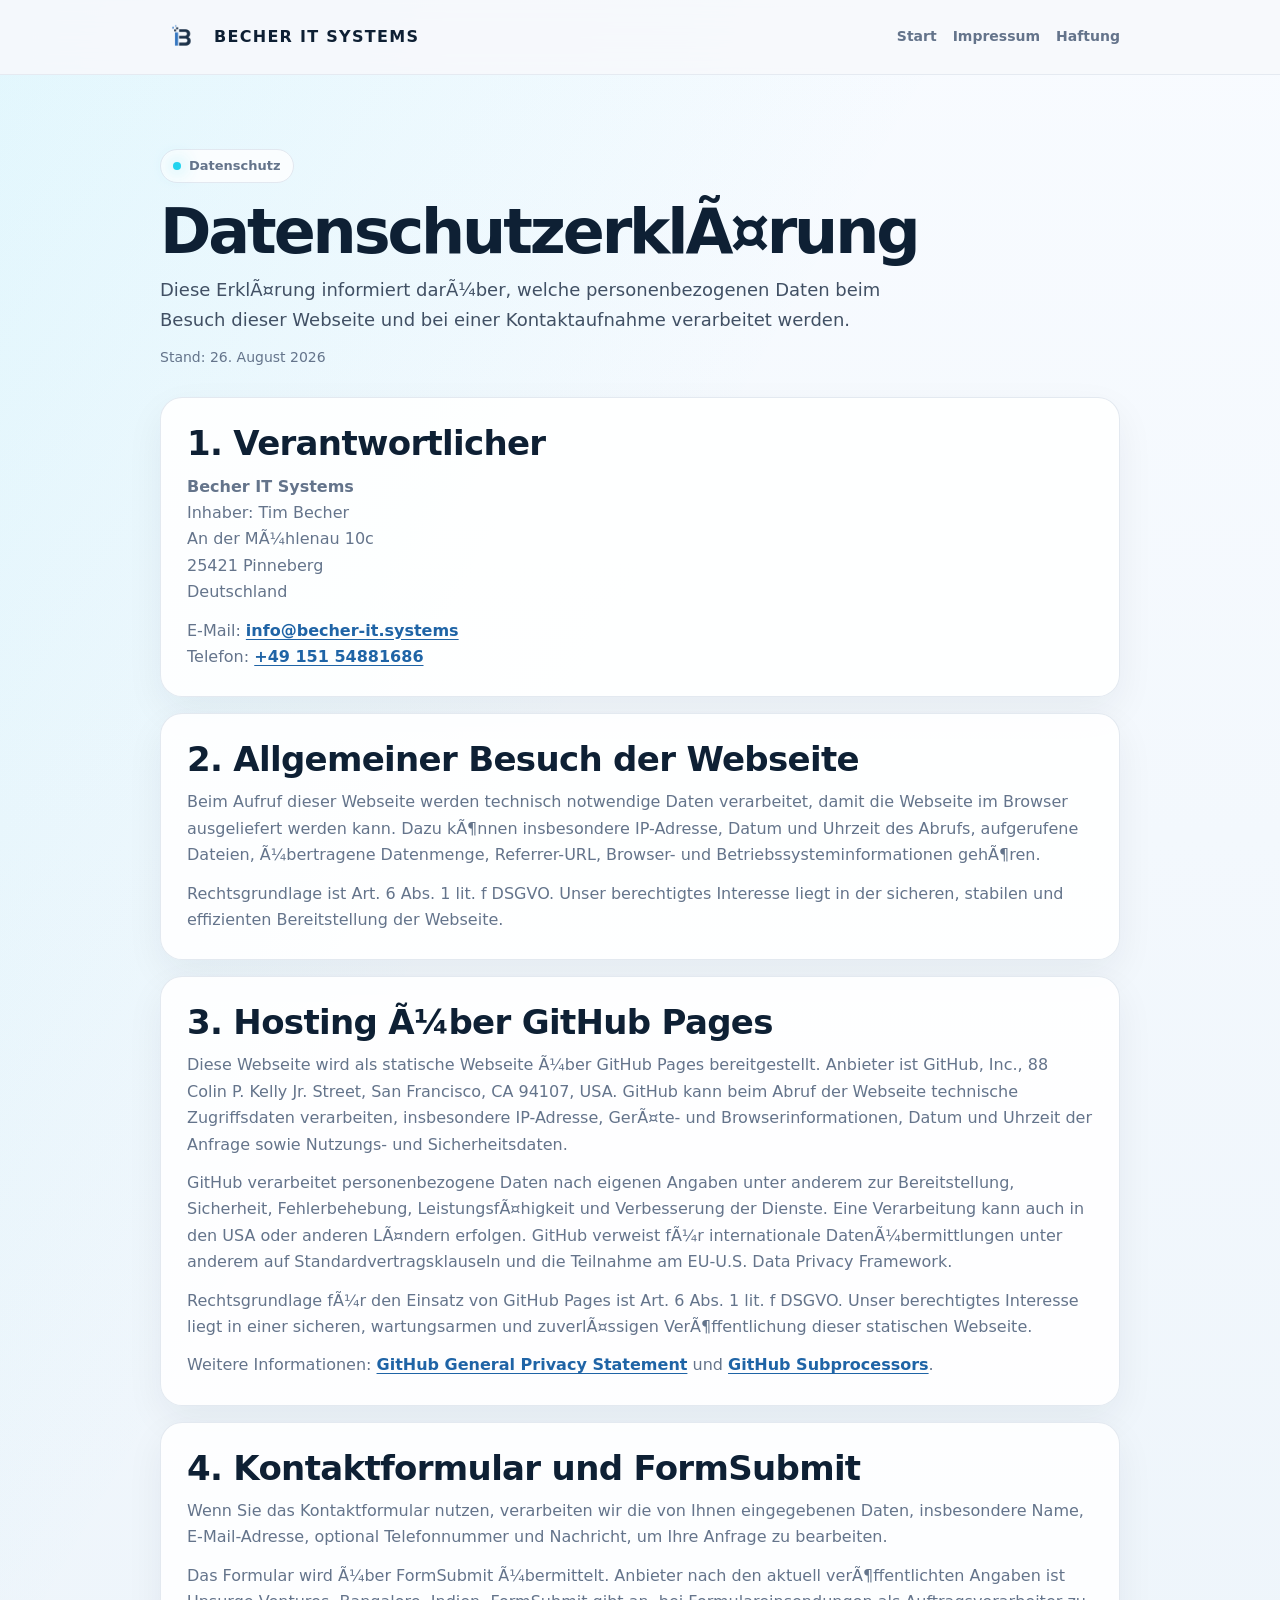
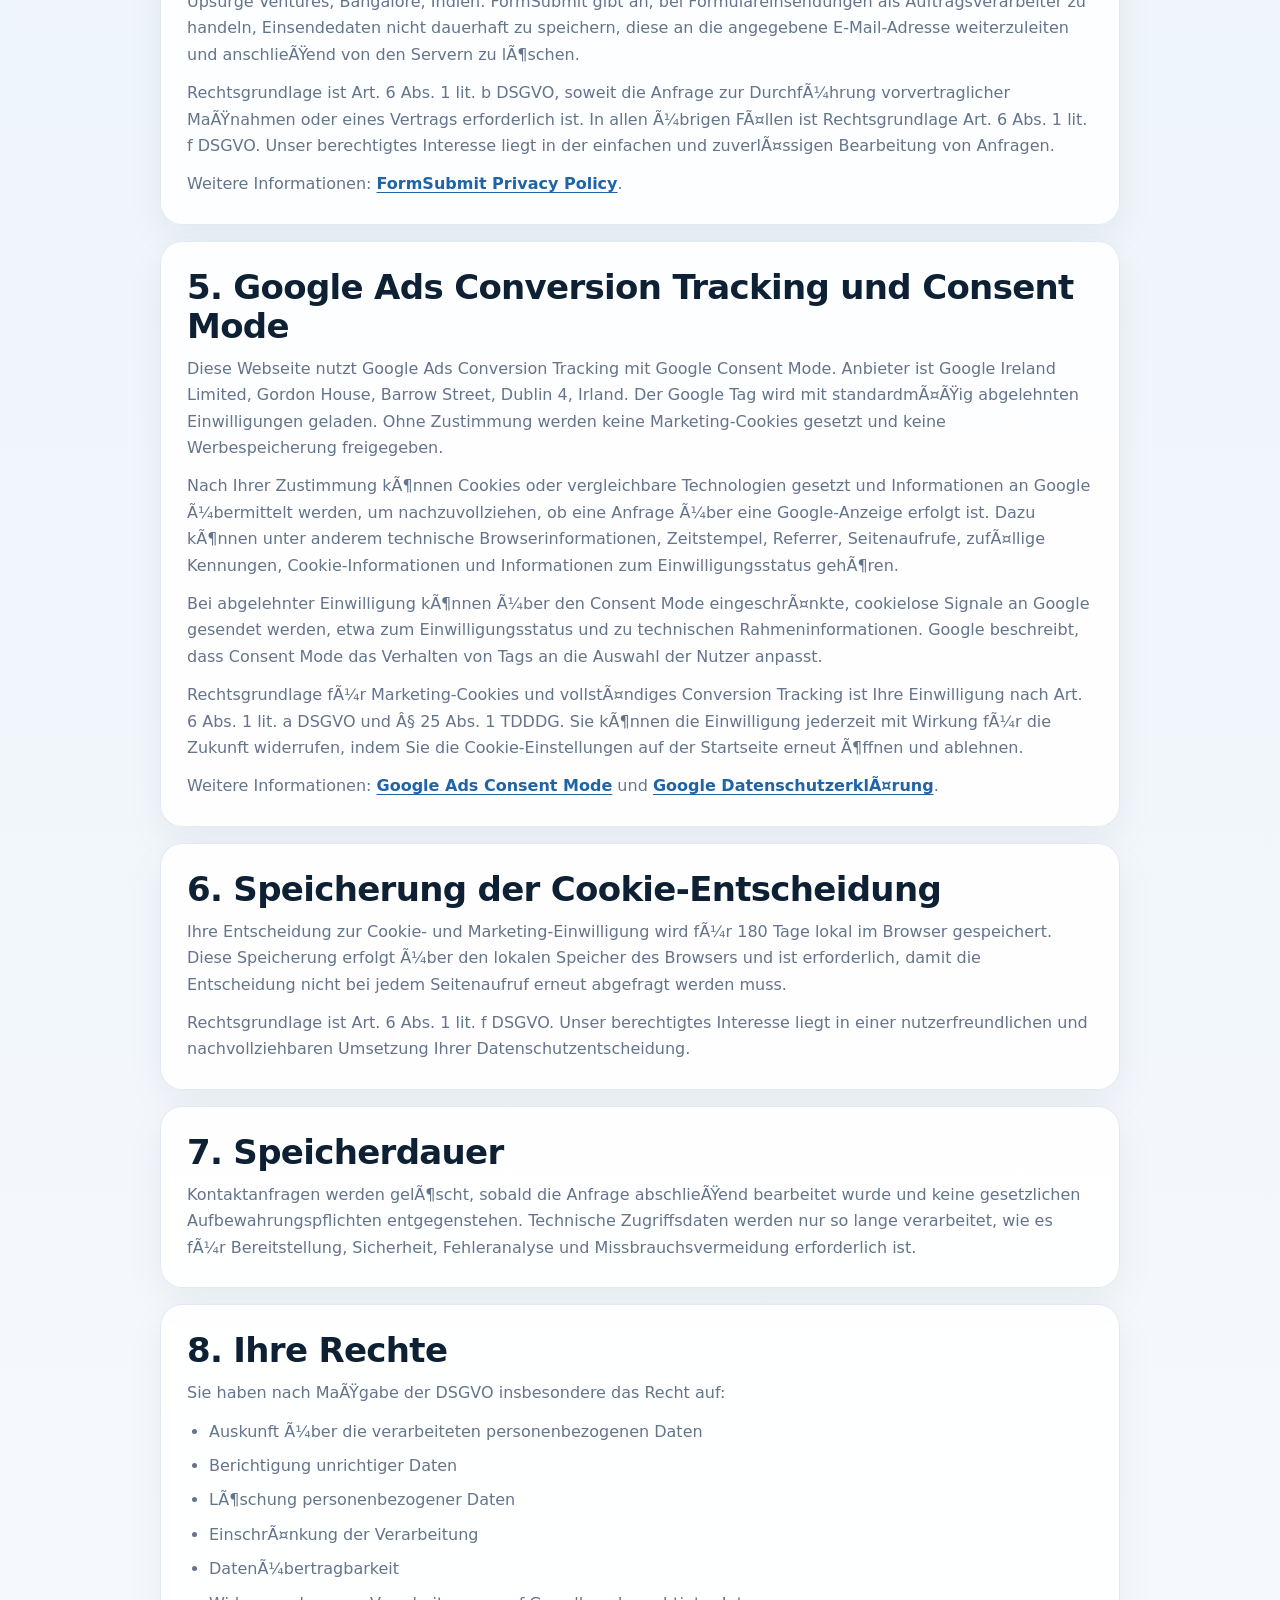
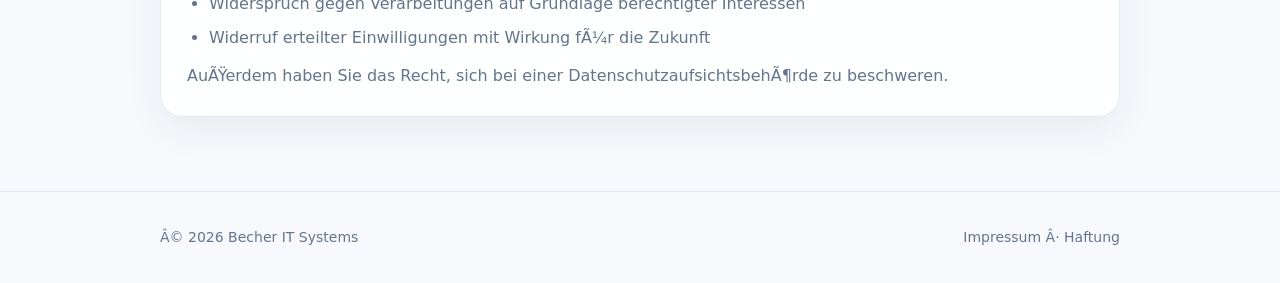
==== datenschutz.html @ 0250eabc "improve design and add pricing" ====
﻿<!doctype html>
<html lang="de">
  <head>
    <meta charset="utf-8" />
    <meta name="viewport" content="width=device-width, initial-scale=1" />
    <title>DatenschutzerklÃ¤rung | Becher IT Systems</title>
    <meta
      name="description"
      content="DatenschutzerklÃ¤rung von Becher IT Systems: Hosting Ã¼ber GitHub Pages, Kontaktformular Ã¼ber FormSubmit, Google Ads Conversion Tracking und Cookie-Einwilligung."
    />
    <meta name="robots" content="index, follow" />
    <link rel="canonical" href="https://becher-it.systems/datenschutz.html" />
    <link rel="icon" href="assets/logo-icon-96.png" />
    <meta property="og:type" content="website" />
    <meta property="og:locale" content="de_DE" />
    <meta property="og:site_name" content="Becher IT Systems" />
    <meta property="og:title" content="DatenschutzerklÃ¤rung | Becher IT Systems" />
    <meta
      property="og:description"
      content="DatenschutzerklÃ¤rung von Becher IT Systems: Hosting Ã¼ber GitHub Pages, Kontaktformular Ã¼ber FormSubmit, Google Ads Conversion Tracking und Cookie-Einwilligung."
    />
    <meta property="og:url" content="https://becher-it.systems/datenschutz.html" />
    <meta property="og:image" content="https://becher-it.systems/assets/logo-full.png" />
    <meta property="og:image:width" content="1254" />
    <meta property="og:image:height" content="1254" />
    <meta name="twitter:card" content="summary_large_image" />
    <link rel="stylesheet" href="legal.css" />
  </head>
  <body>
    <header>
      <div class="wrap nav">
        <a href="index.html" class="brand"
          ><img
            src="assets/logo-icon-96.png"
            width="96"
            height="96"
            alt="Becher IT Systems Logo"
          /><span
            >Becher IT Systems</span
          ></a
        >
        <div class="navLinks">
          <a href="index.html">Start</a>
          <a href="impressum.html">Impressum</a>
          <a href="haftung.html">Haftung</a>
        </div>
      </div>
    </header>

    <main>
      <div class="wrap">
        <div class="legalHero">
          <span class="eyebrow"><span class="dot"></span> Datenschutz</span>
          <h1>DatenschutzerklÃ¤rung</h1>
          <p class="lead">
            Diese ErklÃ¤rung informiert darÃ¼ber, welche personenbezogenen Daten
            beim Besuch dieser Webseite und bei einer Kontaktaufnahme verarbeitet
            werden.
          </p>
          <p class="small">Stand: 26. August 2026</p>
        </div>

        <div class="legalText">
          <section class="panel">
            <h2>1. Verantwortlicher</h2>
            <p>
              <strong>Becher IT Systems</strong><br />
              Inhaber: Tim Becher<br />
              An der MÃ¼hlenau 10c<br />
              25421 Pinneberg<br />
              Deutschland
            </p>
            <p>
              E-Mail:
              <a href="mailto:info@becher-it.systems">info@becher-it.systems</a
              ><br />
              Telefon: <a href="tel:+4915154881686">+49 151 54881686</a>
            </p>
          </section>

          <section class="panel">
            <h2>2. Allgemeiner Besuch der Webseite</h2>
            <p>
              Beim Aufruf dieser Webseite werden technisch notwendige Daten
              verarbeitet, damit die Webseite im Browser ausgeliefert werden
              kann. Dazu kÃ¶nnen insbesondere IP-Adresse, Datum und Uhrzeit des
              Abrufs, aufgerufene Dateien, Ã¼bertragene Datenmenge, Referrer-URL,
              Browser- und Betriebssysteminformationen gehÃ¶ren.
            </p>
            <p>
              Rechtsgrundlage ist Art. 6 Abs. 1 lit. f DSGVO. Unser berechtigtes
              Interesse liegt in der sicheren, stabilen und effizienten
              Bereitstellung der Webseite.
            </p>
          </section>

          <section class="panel">
            <h2>3. Hosting Ã¼ber GitHub Pages</h2>
            <p>
              Diese Webseite wird als statische Webseite Ã¼ber GitHub Pages
              bereitgestellt. Anbieter ist GitHub, Inc., 88 Colin P. Kelly Jr.
              Street, San Francisco, CA 94107, USA. GitHub kann beim Abruf der
              Webseite technische Zugriffsdaten verarbeiten, insbesondere
              IP-Adresse, GerÃ¤te- und Browserinformationen, Datum und Uhrzeit der
              Anfrage sowie Nutzungs- und Sicherheitsdaten.
            </p>
            <p>
              GitHub verarbeitet personenbezogene Daten nach eigenen Angaben
              unter anderem zur Bereitstellung, Sicherheit, Fehlerbehebung,
              LeistungsfÃ¤higkeit und Verbesserung der Dienste. Eine Verarbeitung
              kann auch in den USA oder anderen LÃ¤ndern erfolgen. GitHub verweist
              fÃ¼r internationale DatenÃ¼bermittlungen unter anderem auf
              Standardvertragsklauseln und die Teilnahme am EU-U.S. Data Privacy
              Framework.
            </p>
            <p>
              Rechtsgrundlage fÃ¼r den Einsatz von GitHub Pages ist Art. 6 Abs. 1
              lit. f DSGVO. Unser berechtigtes Interesse liegt in einer sicheren,
              wartungsarmen und zuverlÃ¤ssigen VerÃ¶ffentlichung dieser statischen
              Webseite.
            </p>
            <p>
              Weitere Informationen:
              <a
                href="https://docs.github.com/en/site-policy/privacy-policies/github-general-privacy-statement"
                target="_blank"
                rel="noopener"
                >GitHub General Privacy Statement</a
              >
              und
              <a
                href="https://docs.github.com/en/site-policy/privacy-policies/github-subprocessors"
                target="_blank"
                rel="noopener"
                >GitHub Subprocessors</a
              >.
            </p>
          </section>

          <section class="panel">
            <h2>4. Kontaktformular und FormSubmit</h2>
            <p>
              Wenn Sie das Kontaktformular nutzen, verarbeiten wir die von Ihnen
              eingegebenen Daten, insbesondere Name, E-Mail-Adresse, optional
              Telefonnummer und Nachricht, um Ihre Anfrage zu bearbeiten.
            </p>
            <p>
              Das Formular wird Ã¼ber FormSubmit Ã¼bermittelt. Anbieter nach den
              aktuell verÃ¶ffentlichten Angaben ist Upsurge Ventures, Bangalore,
              Indien. FormSubmit gibt an, bei Formulareinsendungen als
              Auftragsverarbeiter zu handeln, Einsendedaten nicht dauerhaft zu
              speichern, diese an die angegebene E-Mail-Adresse weiterzuleiten
              und anschlieÃŸend von den Servern zu lÃ¶schen.
            </p>
            <p>
              Rechtsgrundlage ist Art. 6 Abs. 1 lit. b DSGVO, soweit die
              Anfrage zur DurchfÃ¼hrung vorvertraglicher MaÃŸnahmen oder eines
              Vertrags erforderlich ist. In allen Ã¼brigen FÃ¤llen ist
              Rechtsgrundlage Art. 6 Abs. 1 lit. f DSGVO. Unser berechtigtes
              Interesse liegt in der einfachen und zuverlÃ¤ssigen Bearbeitung von
              Anfragen.
            </p>
            <p>
              Weitere Informationen:
              <a href="https://formsubmit.site/privacy-policy/" target="_blank" rel="noopener"
                >FormSubmit Privacy Policy</a
              >.
            </p>
          </section>

          <section class="panel">
            <h2>5. Google Ads Conversion Tracking und Consent Mode</h2>
            <p>
              Diese Webseite nutzt Google Ads Conversion Tracking mit Google
              Consent Mode. Anbieter ist Google Ireland Limited, Gordon House,
              Barrow Street, Dublin 4, Irland. Der Google Tag wird mit
              standardmÃ¤ÃŸig abgelehnten Einwilligungen geladen. Ohne Zustimmung
              werden keine Marketing-Cookies gesetzt und keine Werbespeicherung
              freigegeben.
            </p>
            <p>
              Nach Ihrer Zustimmung kÃ¶nnen Cookies oder vergleichbare
              Technologien gesetzt und Informationen an Google Ã¼bermittelt
              werden, um nachzuvollziehen, ob eine Anfrage Ã¼ber eine
              Google-Anzeige erfolgt ist. Dazu kÃ¶nnen unter anderem technische
              Browserinformationen, Zeitstempel, Referrer, Seitenaufrufe,
              zufÃ¤llige Kennungen, Cookie-Informationen und Informationen zum
              Einwilligungsstatus gehÃ¶ren.
            </p>
            <p>
              Bei abgelehnter Einwilligung kÃ¶nnen Ã¼ber den Consent Mode
              eingeschrÃ¤nkte, cookielose Signale an Google gesendet werden, etwa
              zum Einwilligungsstatus und zu technischen Rahmeninformationen.
              Google beschreibt, dass Consent Mode das Verhalten von Tags an die
              Auswahl der Nutzer anpasst.
            </p>
            <p>
              Rechtsgrundlage fÃ¼r Marketing-Cookies und vollstÃ¤ndiges
              Conversion Tracking ist Ihre Einwilligung nach Art. 6 Abs. 1 lit.
              a DSGVO und Â§ 25 Abs. 1 TDDDG. Sie kÃ¶nnen die Einwilligung
              jederzeit mit Wirkung fÃ¼r die Zukunft widerrufen, indem Sie die
              Cookie-Einstellungen auf der Startseite erneut Ã¶ffnen und
              ablehnen.
            </p>
            <p>
              Weitere Informationen:
              <a href="https://support.google.com/google-ads/answer/10000067" target="_blank" rel="noopener"
                >Google Ads Consent Mode</a
              >
              und
              <a href="https://policies.google.com/privacy?hl=de" target="_blank" rel="noopener"
                >Google DatenschutzerklÃ¤rung</a
              >.
            </p>
          </section>

          <section class="panel">
            <h2>6. Speicherung der Cookie-Entscheidung</h2>
            <p>
              Ihre Entscheidung zur Cookie- und Marketing-Einwilligung wird fÃ¼r
              180 Tage lokal im Browser gespeichert. Diese Speicherung erfolgt
              Ã¼ber den lokalen Speicher des Browsers und ist erforderlich, damit
              die Entscheidung nicht bei jedem Seitenaufruf erneut abgefragt
              werden muss.
            </p>
            <p>
              Rechtsgrundlage ist Art. 6 Abs. 1 lit. f DSGVO. Unser
              berechtigtes Interesse liegt in einer nutzerfreundlichen und
              nachvollziehbaren Umsetzung Ihrer Datenschutzentscheidung.
            </p>
          </section>

          <section class="panel">
            <h2>7. Speicherdauer</h2>
            <p>
              Kontaktanfragen werden gelÃ¶scht, sobald die Anfrage abschlieÃŸend
              bearbeitet wurde und keine gesetzlichen Aufbewahrungspflichten
              entgegenstehen. Technische Zugriffsdaten werden nur so lange
              verarbeitet, wie es fÃ¼r Bereitstellung, Sicherheit,
              Fehleranalyse und Missbrauchsvermeidung erforderlich ist.
            </p>
          </section>

          <section class="panel">
            <h2>8. Ihre Rechte</h2>
            <p>Sie haben nach MaÃŸgabe der DSGVO insbesondere das Recht auf:</p>
            <ul>
              <li>Auskunft Ã¼ber die verarbeiteten personenbezogenen Daten</li>
              <li>Berichtigung unrichtiger Daten</li>
              <li>LÃ¶schung personenbezogener Daten</li>
              <li>EinschrÃ¤nkung der Verarbeitung</li>
              <li>DatenÃ¼bertragbarkeit</li>
              <li>Widerspruch gegen Verarbeitungen auf Grundlage berechtigter Interessen</li>
              <li>Widerruf erteilter Einwilligungen mit Wirkung fÃ¼r die Zukunft</li>
            </ul>
            <p>
              AuÃŸerdem haben Sie das Recht, sich bei einer
              DatenschutzaufsichtsbehÃ¶rde zu beschweren.
            </p>
          </section>
        </div>
      </div>
    </main>

    <footer>
      <div class="wrap foot">
        <span>Â© <span id="year"></span> Becher IT Systems</span>
        <span><a href="impressum.html">Impressum</a> Â· <a href="haftung.html">Haftung</a></span>
      </div>
    </footer>
    <script>
      document.getElementById("year").textContent = new Date().getFullYear();
    </script>
  </body>
</html>
---- legal.css ----
:root {
  --bg: #f7f9fc;
  --card: #ffffff;
  --text: #111827;
  --muted: #64748b;
  --line: #e2e8f0;
  --navy: #0e2034;
  --blue: #1f64a6;
  --cyan: #22d3ee;
  --radius: 22px;
  --shadow: 0 24px 70px rgba(14, 32, 52, 0.12);
}
* {
  box-sizing: border-box;
}
html {
  scroll-behavior: smooth;
}
body {
  margin: 0;
  font-family:
    Inter,
    ui-sans-serif,
    system-ui,
    -apple-system,
    BlinkMacSystemFont,
    "Segoe UI",
    Arial,
    sans-serif;
  background:
    linear-gradient(120deg, rgba(34, 211, 238, 0.1), transparent 30%),
    linear-gradient(180deg, #f8fbff 0%, #eef5fb 48%, #f7f9fc 100%);
  color: var(--text);
  line-height: 1.65;
}
a {
  color: inherit;
  text-decoration: none;
}
.wrap {
  width: min(960px, calc(100% - 36px));
  margin: 0 auto;
}
header {
  position: sticky;
  top: 0;
  z-index: 10;
  background: rgba(247, 249, 252, 0.86);
  border-bottom: 1px solid rgba(226, 232, 240, 0.86);
  backdrop-filter: blur(16px);
}
.nav {
  height: 74px;
  display: flex;
  align-items: center;
  justify-content: space-between;
  gap: 20px;
}
.brand {
  display: flex;
  align-items: center;
  gap: 12px;
  color: var(--navy);
  font-weight: 900;
  letter-spacing: 0.08em;
  text-transform: uppercase;
}
.brand img {
  width: 42px;
  height: 42px;
  object-fit: contain;
}
.navLinks {
  display: flex;
  gap: 16px;
  color: var(--muted);
  font-size: 14px;
  font-weight: 700;
}
.navLinks a:hover,
.legalText a:hover {
  color: var(--blue);
}
main {
  padding: 74px 0;
}
.legalHero {
  margin-bottom: 28px;
}
.eyebrow {
  display: inline-flex;
  align-items: center;
  gap: 8px;
  min-height: 34px;
  padding: 0 12px;
  border-radius: 999px;
  border: 1px solid var(--line);
  background: rgba(255, 255, 255, 0.78);
  color: var(--muted);
  font-size: 13px;
  font-weight: 700;
}
.dot {
  width: 8px;
  height: 8px;
  border-radius: 50%;
  background: var(--cyan);
  box-shadow: 0 0 18px rgba(34, 211, 238, 0.8);
}
h1 {
  margin: 18px 0 12px;
  color: var(--navy);
  font-size: clamp(38px, 6vw, 62px);
  line-height: 1;
  letter-spacing: -0.05em;
}
.lead {
  max-width: 760px;
  margin: 0;
  color: #415064;
  font-size: 18px;
}
.legalText {
  display: grid;
  gap: 16px;
}
.panel {
  padding: 26px;
  border: 1px solid rgba(226, 232, 240, 0.95);
  border-radius: var(--radius);
  background: rgba(255, 255, 255, 0.88);
  box-shadow: 0 14px 38px rgba(14, 32, 52, 0.06);
}
h2,
h3 {
  margin: 0 0 10px;
  color: var(--navy);
  line-height: 1.15;
  letter-spacing: -0.02em;
}
h2 {
  font-size: clamp(24px, 3vw, 34px);
}
h3 {
  font-size: 20px;
}
p,
ul {
  margin: 0;
  color: var(--muted);
}
p + p,
p + ul,
ul + p {
  margin-top: 12px;
}
ul {
  padding-left: 22px;
}
li + li {
  margin-top: 8px;
}
.legalText a {
  color: var(--blue);
  font-weight: 800;
  text-decoration: underline;
  text-underline-offset: 3px;
}
.small {
  font-size: 14px;
}
footer {
  padding: 34px 0;
  border-top: 1px solid var(--line);
  color: var(--muted);
  font-size: 14px;
}
.foot {
  display: flex;
  justify-content: space-between;
  flex-wrap: wrap;
  gap: 16px;
}
@media (max-width: 620px) {
  .brand span {
    display: none;
  }
  .navLinks {
    gap: 10px;
    font-size: 13px;
  }
  main {
    padding: 48px 0;
  }
  .panel {
    padding: 20px;
  }
}
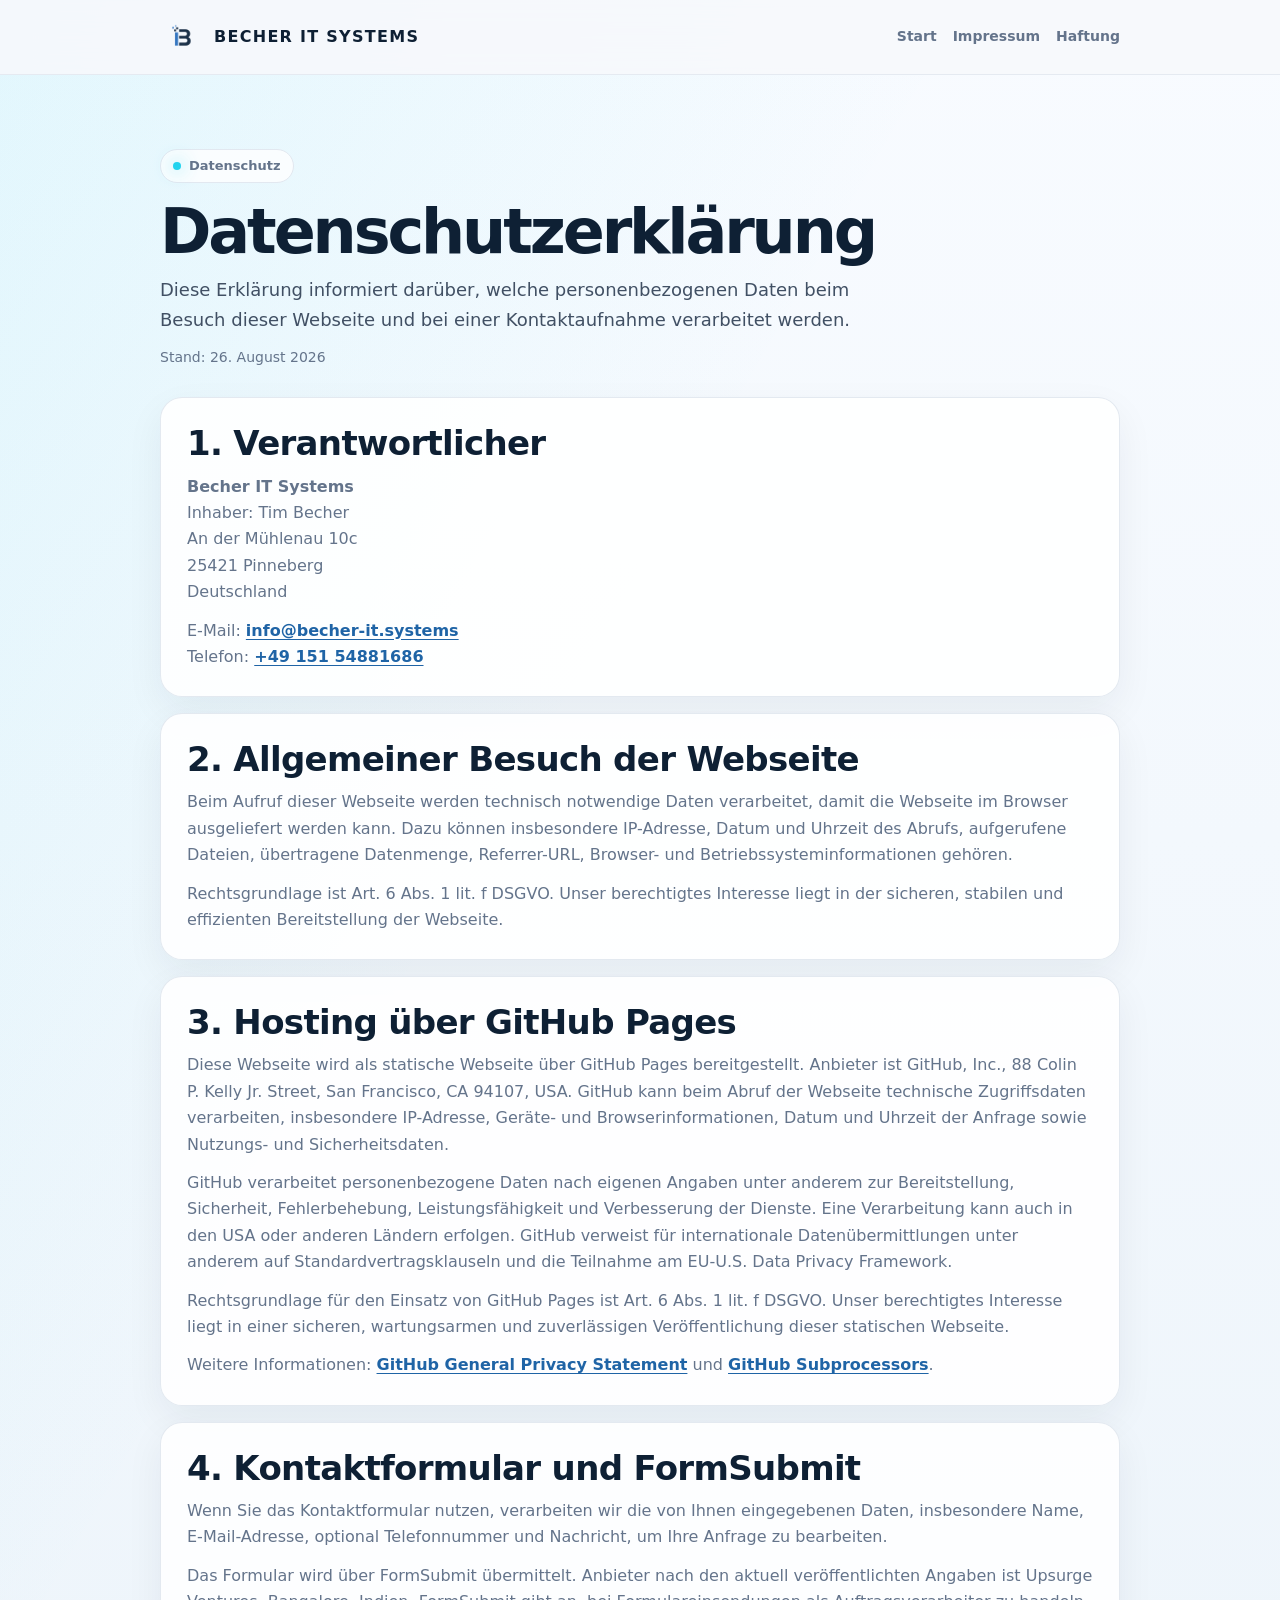
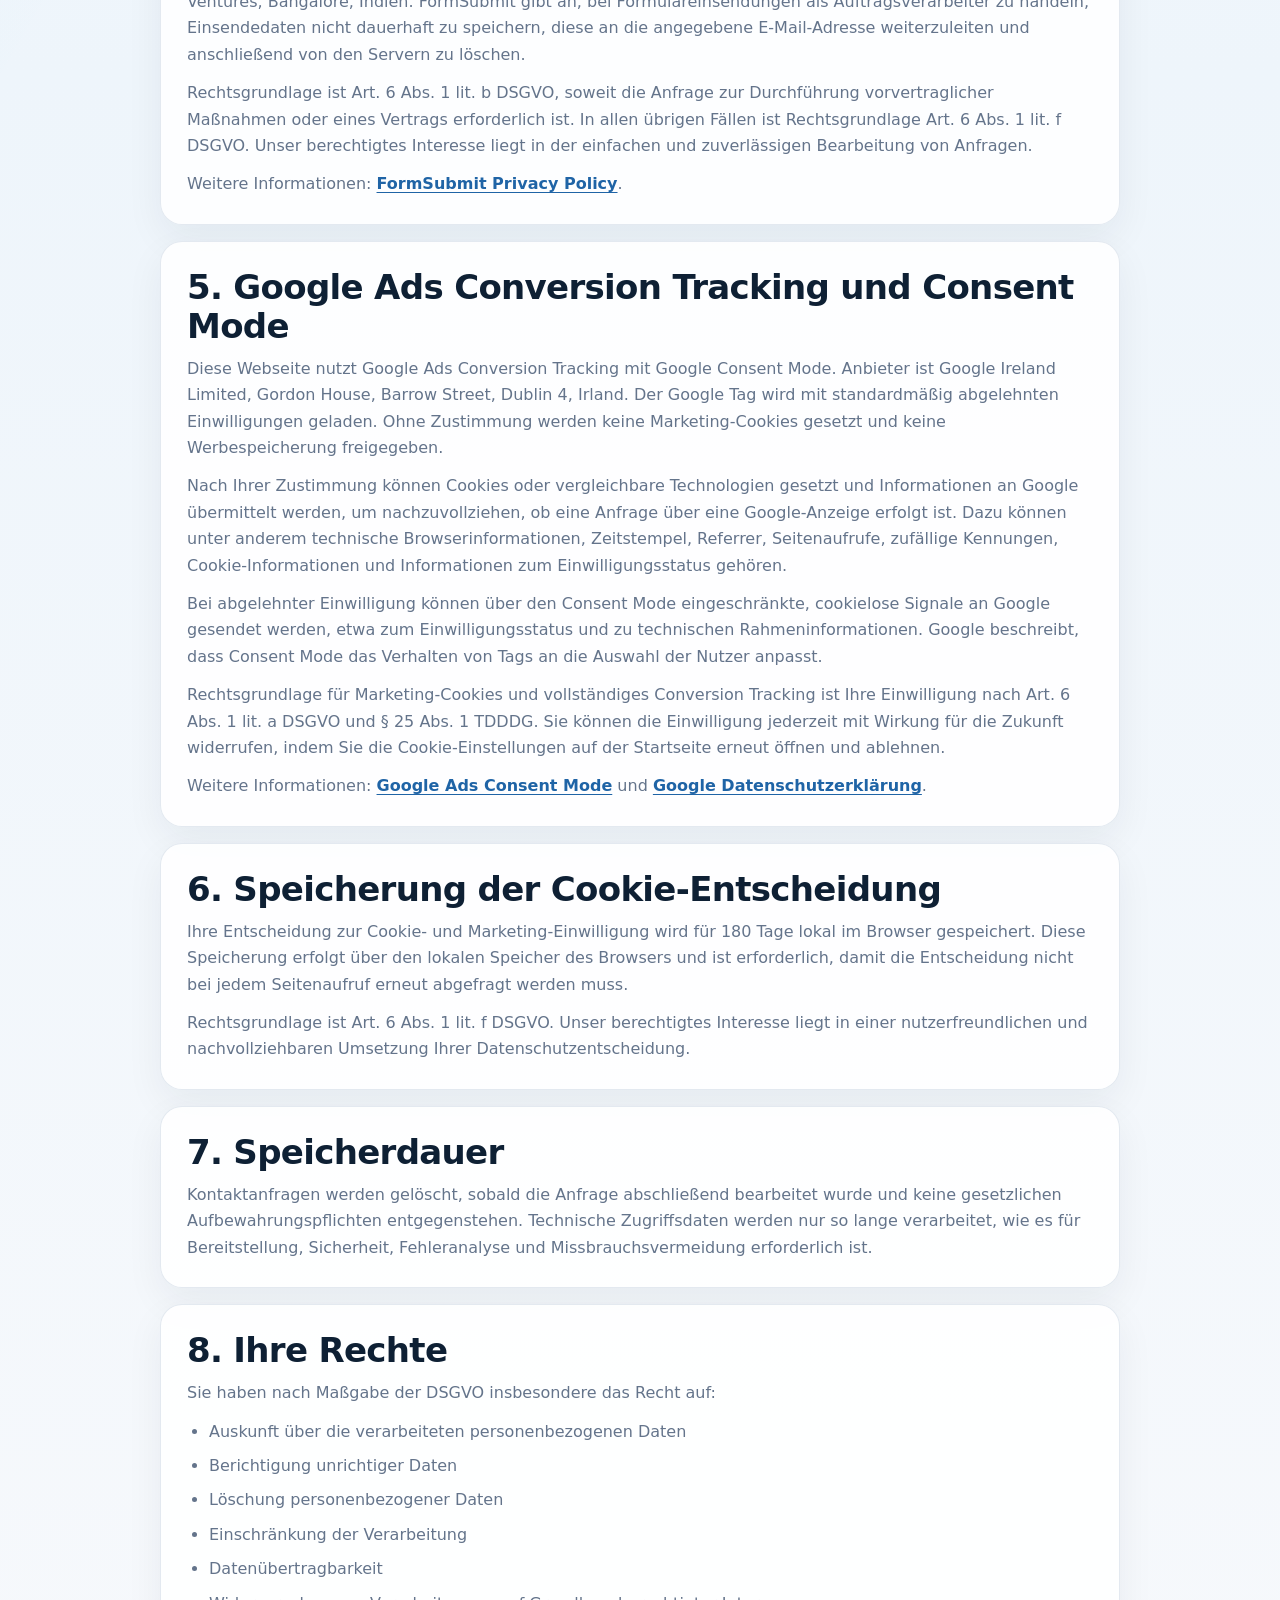
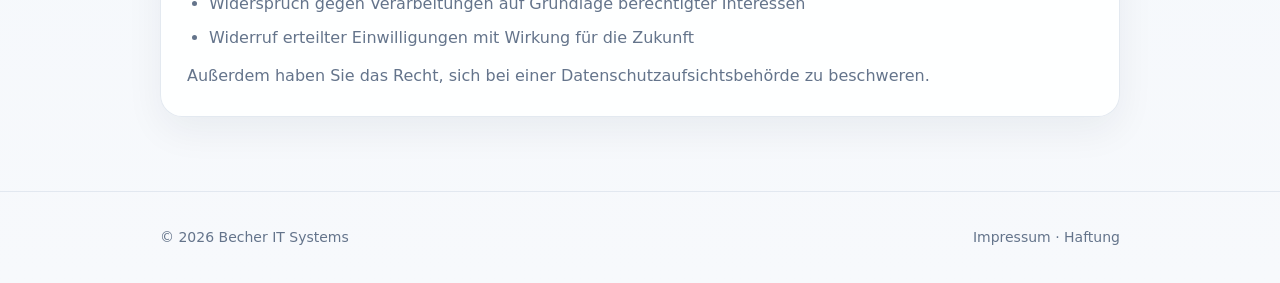
==== commit 4c891c6e: "Umlaute in Impressum, Datenschutz und Haftung repariert (doppelt kodiertes UTF-8) Co-Authored-By: Cl" ====
--- a/datenschutz.html
+++ b/datenschutz.html
@@ -3,10 +3,10 @@
   <head>
     <meta charset="utf-8" />
     <meta name="viewport" content="width=device-width, initial-scale=1" />
-    <title>DatenschutzerklÃ¤rung | Becher IT Systems</title>
+    <title>Datenschutzerklärung | Becher IT Systems</title>
     <meta
       name="description"
-      content="DatenschutzerklÃ¤rung von Becher IT Systems: Hosting Ã¼ber GitHub Pages, Kontaktformular Ã¼ber FormSubmit, Google Ads Conversion Tracking und Cookie-Einwilligung."
+      content="Datenschutzerklärung von Becher IT Systems: Hosting über GitHub Pages, Kontaktformular über FormSubmit, Google Ads Conversion Tracking und Cookie-Einwilligung."
     />
     <meta name="robots" content="index, follow" />
     <link rel="canonical" href="https://becher-it.systems/datenschutz.html" />
@@ -14,10 +14,10 @@
     <meta property="og:type" content="website" />
     <meta property="og:locale" content="de_DE" />
     <meta property="og:site_name" content="Becher IT Systems" />
-    <meta property="og:title" content="DatenschutzerklÃ¤rung | Becher IT Systems" />
+    <meta property="og:title" content="Datenschutzerklärung | Becher IT Systems" />
     <meta
       property="og:description"
-      content="DatenschutzerklÃ¤rung von Becher IT Systems: Hosting Ã¼ber GitHub Pages, Kontaktformular Ã¼ber FormSubmit, Google Ads Conversion Tracking und Cookie-Einwilligung."
+      content="Datenschutzerklärung von Becher IT Systems: Hosting über GitHub Pages, Kontaktformular über FormSubmit, Google Ads Conversion Tracking und Cookie-Einwilligung."
     />
     <meta property="og:url" content="https://becher-it.systems/datenschutz.html" />
     <meta property="og:image" content="https://becher-it.systems/assets/logo-full.png" />
@@ -51,9 +51,9 @@
       <div class="wrap">
         <div class="legalHero">
           <span class="eyebrow"><span class="dot"></span> Datenschutz</span>
-          <h1>DatenschutzerklÃ¤rung</h1>
+          <h1>Datenschutzerklärung</h1>
           <p class="lead">
-            Diese ErklÃ¤rung informiert darÃ¼ber, welche personenbezogenen Daten
+            Diese Erklärung informiert darüber, welche personenbezogenen Daten
             beim Besuch dieser Webseite und bei einer Kontaktaufnahme verarbeitet
             werden.
           </p>
@@ -66,7 +66,7 @@
             <p>
               <strong>Becher IT Systems</strong><br />
               Inhaber: Tim Becher<br />
-              An der MÃ¼hlenau 10c<br />
+              An der Mühlenau 10c<br />
               25421 Pinneberg<br />
               Deutschland
             </p>
@@ -83,9 +83,9 @@
             <p>
               Beim Aufruf dieser Webseite werden technisch notwendige Daten
               verarbeitet, damit die Webseite im Browser ausgeliefert werden
-              kann. Dazu kÃ¶nnen insbesondere IP-Adresse, Datum und Uhrzeit des
-              Abrufs, aufgerufene Dateien, Ã¼bertragene Datenmenge, Referrer-URL,
-              Browser- und Betriebssysteminformationen gehÃ¶ren.
+              kann. Dazu können insbesondere IP-Adresse, Datum und Uhrzeit des
+              Abrufs, aufgerufene Dateien, übertragene Datenmenge, Referrer-URL,
+              Browser- und Betriebssysteminformationen gehören.
             </p>
             <p>
               Rechtsgrundlage ist Art. 6 Abs. 1 lit. f DSGVO. Unser berechtigtes
@@ -95,28 +95,28 @@
           </section>
 
           <section class="panel">
-            <h2>3. Hosting Ã¼ber GitHub Pages</h2>
-            <p>
-              Diese Webseite wird als statische Webseite Ã¼ber GitHub Pages
+            <h2>3. Hosting über GitHub Pages</h2>
+            <p>
+              Diese Webseite wird als statische Webseite über GitHub Pages
               bereitgestellt. Anbieter ist GitHub, Inc., 88 Colin P. Kelly Jr.
               Street, San Francisco, CA 94107, USA. GitHub kann beim Abruf der
               Webseite technische Zugriffsdaten verarbeiten, insbesondere
-              IP-Adresse, GerÃ¤te- und Browserinformationen, Datum und Uhrzeit der
+              IP-Adresse, Geräte- und Browserinformationen, Datum und Uhrzeit der
               Anfrage sowie Nutzungs- und Sicherheitsdaten.
             </p>
             <p>
               GitHub verarbeitet personenbezogene Daten nach eigenen Angaben
               unter anderem zur Bereitstellung, Sicherheit, Fehlerbehebung,
-              LeistungsfÃ¤higkeit und Verbesserung der Dienste. Eine Verarbeitung
-              kann auch in den USA oder anderen LÃ¤ndern erfolgen. GitHub verweist
-              fÃ¼r internationale DatenÃ¼bermittlungen unter anderem auf
+              Leistungsfähigkeit und Verbesserung der Dienste. Eine Verarbeitung
+              kann auch in den USA oder anderen Ländern erfolgen. GitHub verweist
+              für internationale Datenübermittlungen unter anderem auf
               Standardvertragsklauseln und die Teilnahme am EU-U.S. Data Privacy
               Framework.
             </p>
             <p>
-              Rechtsgrundlage fÃ¼r den Einsatz von GitHub Pages ist Art. 6 Abs. 1
+              Rechtsgrundlage für den Einsatz von GitHub Pages ist Art. 6 Abs. 1
               lit. f DSGVO. Unser berechtigtes Interesse liegt in einer sicheren,
-              wartungsarmen und zuverlÃ¤ssigen VerÃ¶ffentlichung dieser statischen
+              wartungsarmen und zuverlässigen Veröffentlichung dieser statischen
               Webseite.
             </p>
             <p>
@@ -145,19 +145,19 @@
               Telefonnummer und Nachricht, um Ihre Anfrage zu bearbeiten.
             </p>
             <p>
-              Das Formular wird Ã¼ber FormSubmit Ã¼bermittelt. Anbieter nach den
-              aktuell verÃ¶ffentlichten Angaben ist Upsurge Ventures, Bangalore,
+              Das Formular wird über FormSubmit übermittelt. Anbieter nach den
+              aktuell veröffentlichten Angaben ist Upsurge Ventures, Bangalore,
               Indien. FormSubmit gibt an, bei Formulareinsendungen als
               Auftragsverarbeiter zu handeln, Einsendedaten nicht dauerhaft zu
               speichern, diese an die angegebene E-Mail-Adresse weiterzuleiten
-              und anschlieÃŸend von den Servern zu lÃ¶schen.
+              und anschließend von den Servern zu löschen.
             </p>
             <p>
               Rechtsgrundlage ist Art. 6 Abs. 1 lit. b DSGVO, soweit die
-              Anfrage zur DurchfÃ¼hrung vorvertraglicher MaÃŸnahmen oder eines
-              Vertrags erforderlich ist. In allen Ã¼brigen FÃ¤llen ist
+              Anfrage zur Durchführung vorvertraglicher Maßnahmen oder eines
+              Vertrags erforderlich ist. In allen übrigen Fällen ist
               Rechtsgrundlage Art. 6 Abs. 1 lit. f DSGVO. Unser berechtigtes
-              Interesse liegt in der einfachen und zuverlÃ¤ssigen Bearbeitung von
+              Interesse liegt in der einfachen und zuverlässigen Bearbeitung von
               Anfragen.
             </p>
             <p>
@@ -174,32 +174,32 @@
               Diese Webseite nutzt Google Ads Conversion Tracking mit Google
               Consent Mode. Anbieter ist Google Ireland Limited, Gordon House,
               Barrow Street, Dublin 4, Irland. Der Google Tag wird mit
-              standardmÃ¤ÃŸig abgelehnten Einwilligungen geladen. Ohne Zustimmung
+              standardmäßig abgelehnten Einwilligungen geladen. Ohne Zustimmung
               werden keine Marketing-Cookies gesetzt und keine Werbespeicherung
               freigegeben.
             </p>
             <p>
-              Nach Ihrer Zustimmung kÃ¶nnen Cookies oder vergleichbare
-              Technologien gesetzt und Informationen an Google Ã¼bermittelt
-              werden, um nachzuvollziehen, ob eine Anfrage Ã¼ber eine
-              Google-Anzeige erfolgt ist. Dazu kÃ¶nnen unter anderem technische
+              Nach Ihrer Zustimmung können Cookies oder vergleichbare
+              Technologien gesetzt und Informationen an Google übermittelt
+              werden, um nachzuvollziehen, ob eine Anfrage über eine
+              Google-Anzeige erfolgt ist. Dazu können unter anderem technische
               Browserinformationen, Zeitstempel, Referrer, Seitenaufrufe,
-              zufÃ¤llige Kennungen, Cookie-Informationen und Informationen zum
-              Einwilligungsstatus gehÃ¶ren.
-            </p>
-            <p>
-              Bei abgelehnter Einwilligung kÃ¶nnen Ã¼ber den Consent Mode
-              eingeschrÃ¤nkte, cookielose Signale an Google gesendet werden, etwa
+              zufällige Kennungen, Cookie-Informationen und Informationen zum
+              Einwilligungsstatus gehören.
+            </p>
+            <p>
+              Bei abgelehnter Einwilligung können über den Consent Mode
+              eingeschränkte, cookielose Signale an Google gesendet werden, etwa
               zum Einwilligungsstatus und zu technischen Rahmeninformationen.
               Google beschreibt, dass Consent Mode das Verhalten von Tags an die
               Auswahl der Nutzer anpasst.
             </p>
             <p>
-              Rechtsgrundlage fÃ¼r Marketing-Cookies und vollstÃ¤ndiges
+              Rechtsgrundlage für Marketing-Cookies und vollständiges
               Conversion Tracking ist Ihre Einwilligung nach Art. 6 Abs. 1 lit.
-              a DSGVO und Â§ 25 Abs. 1 TDDDG. Sie kÃ¶nnen die Einwilligung
-              jederzeit mit Wirkung fÃ¼r die Zukunft widerrufen, indem Sie die
-              Cookie-Einstellungen auf der Startseite erneut Ã¶ffnen und
+              a DSGVO und § 25 Abs. 1 TDDDG. Sie können die Einwilligung
+              jederzeit mit Wirkung für die Zukunft widerrufen, indem Sie die
+              Cookie-Einstellungen auf der Startseite erneut öffnen und
               ablehnen.
             </p>
             <p>
@@ -209,7 +209,7 @@
               >
               und
               <a href="https://policies.google.com/privacy?hl=de" target="_blank" rel="noopener"
-                >Google DatenschutzerklÃ¤rung</a
+                >Google Datenschutzerklärung</a
               >.
             </p>
           </section>
@@ -217,9 +217,9 @@
           <section class="panel">
             <h2>6. Speicherung der Cookie-Entscheidung</h2>
             <p>
-              Ihre Entscheidung zur Cookie- und Marketing-Einwilligung wird fÃ¼r
+              Ihre Entscheidung zur Cookie- und Marketing-Einwilligung wird für
               180 Tage lokal im Browser gespeichert. Diese Speicherung erfolgt
-              Ã¼ber den lokalen Speicher des Browsers und ist erforderlich, damit
+              über den lokalen Speicher des Browsers und ist erforderlich, damit
               die Entscheidung nicht bei jedem Seitenaufruf erneut abgefragt
               werden muss.
             </p>
@@ -233,29 +233,29 @@
           <section class="panel">
             <h2>7. Speicherdauer</h2>
             <p>
-              Kontaktanfragen werden gelÃ¶scht, sobald die Anfrage abschlieÃŸend
+              Kontaktanfragen werden gelöscht, sobald die Anfrage abschließend
               bearbeitet wurde und keine gesetzlichen Aufbewahrungspflichten
               entgegenstehen. Technische Zugriffsdaten werden nur so lange
-              verarbeitet, wie es fÃ¼r Bereitstellung, Sicherheit,
+              verarbeitet, wie es für Bereitstellung, Sicherheit,
               Fehleranalyse und Missbrauchsvermeidung erforderlich ist.
             </p>
           </section>
 
           <section class="panel">
             <h2>8. Ihre Rechte</h2>
-            <p>Sie haben nach MaÃŸgabe der DSGVO insbesondere das Recht auf:</p>
+            <p>Sie haben nach Maßgabe der DSGVO insbesondere das Recht auf:</p>
             <ul>
-              <li>Auskunft Ã¼ber die verarbeiteten personenbezogenen Daten</li>
+              <li>Auskunft über die verarbeiteten personenbezogenen Daten</li>
               <li>Berichtigung unrichtiger Daten</li>
-              <li>LÃ¶schung personenbezogener Daten</li>
-              <li>EinschrÃ¤nkung der Verarbeitung</li>
-              <li>DatenÃ¼bertragbarkeit</li>
+              <li>Löschung personenbezogener Daten</li>
+              <li>Einschränkung der Verarbeitung</li>
+              <li>Datenübertragbarkeit</li>
               <li>Widerspruch gegen Verarbeitungen auf Grundlage berechtigter Interessen</li>
-              <li>Widerruf erteilter Einwilligungen mit Wirkung fÃ¼r die Zukunft</li>
+              <li>Widerruf erteilter Einwilligungen mit Wirkung für die Zukunft</li>
             </ul>
             <p>
-              AuÃŸerdem haben Sie das Recht, sich bei einer
-              DatenschutzaufsichtsbehÃ¶rde zu beschweren.
+              Außerdem haben Sie das Recht, sich bei einer
+              Datenschutzaufsichtsbehörde zu beschweren.
             </p>
           </section>
         </div>
@@ -264,8 +264,8 @@
 
     <footer>
       <div class="wrap foot">
-        <span>Â© <span id="year"></span> Becher IT Systems</span>
-        <span><a href="impressum.html">Impressum</a> Â· <a href="haftung.html">Haftung</a></span>
+        <span>© <span id="year"></span> Becher IT Systems</span>
+        <span><a href="impressum.html">Impressum</a> · <a href="haftung.html">Haftung</a></span>
       </div>
     </footer>
     <script>
